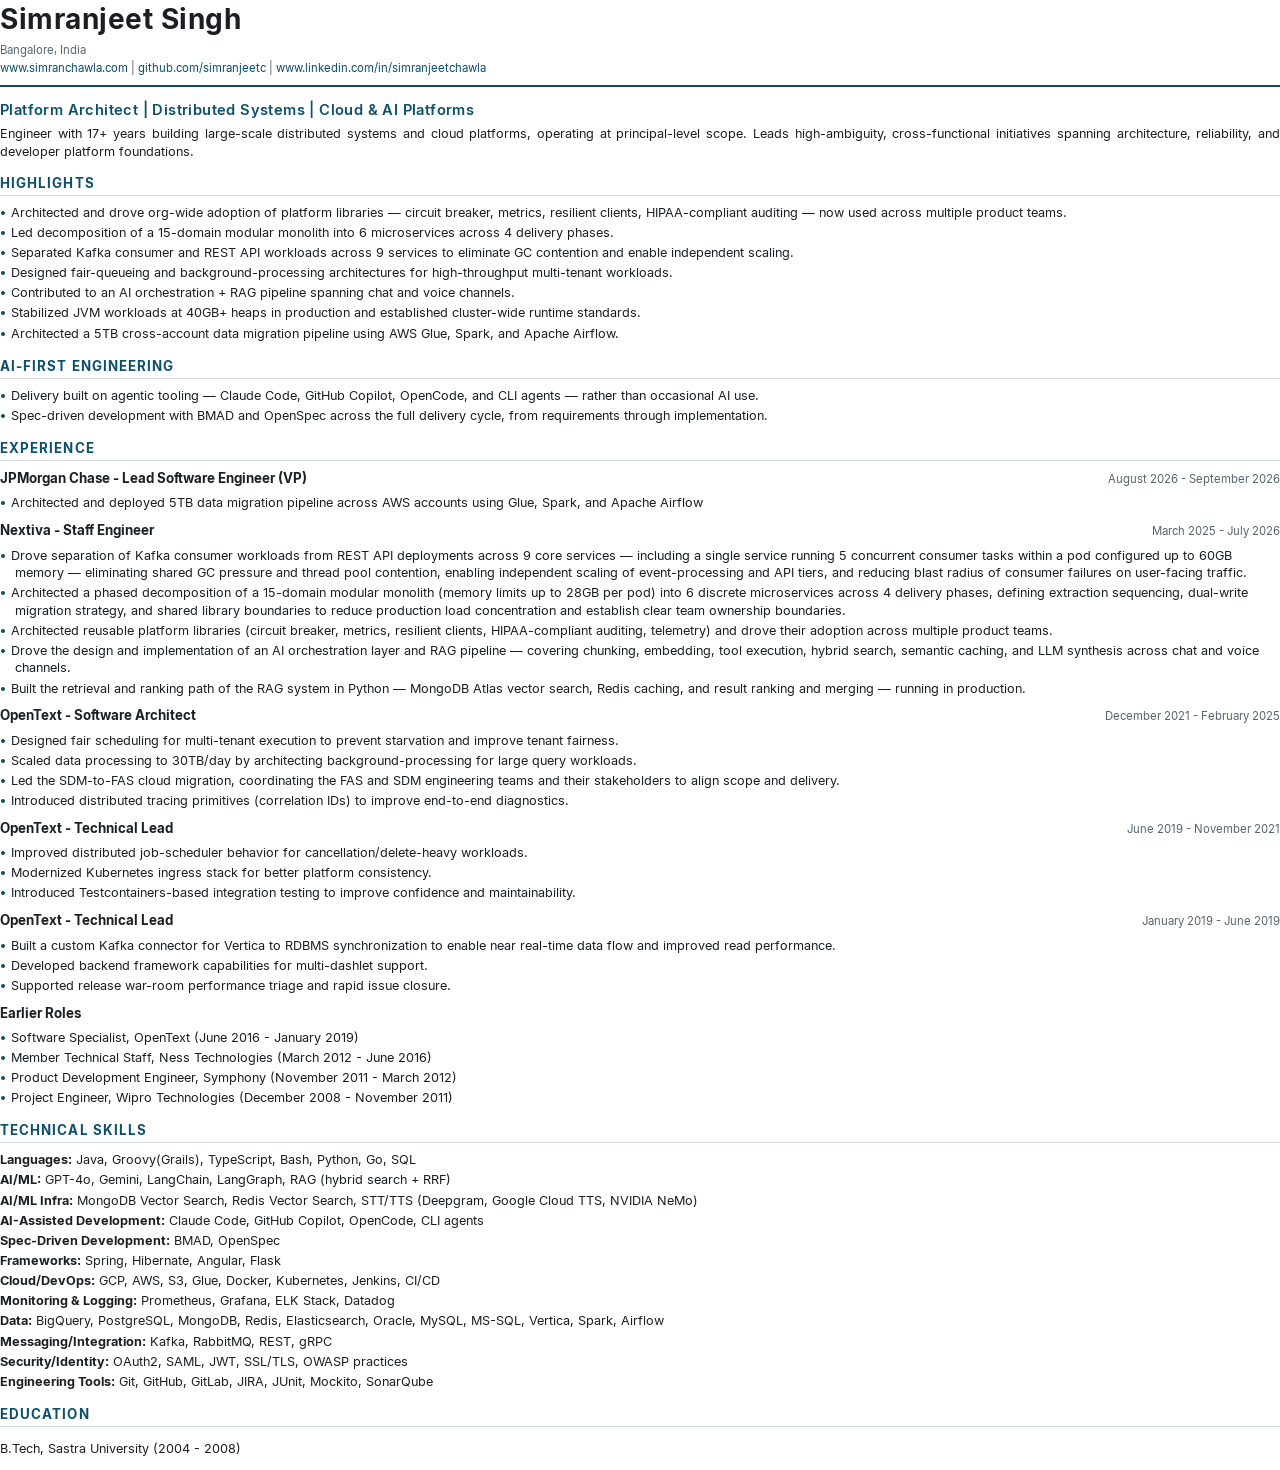
==== resume.html @ b1aa1a04 "site: public resume (phone/email stripped) + build script and PII guard" ====
<!doctype html>
<html lang="en">
<head>
<meta charset="utf-8">
<title>Simranjeet Singh — Resume</title>
<link rel="stylesheet" href="styles/resume.css">
</head>
<body>
<header class="resume-header">
  <p class="name">Simranjeet Singh</p>
  <p class="contact">Bangalore, India</p>
  <p class="links"><a href="https://www.simranchawla.com">www.simranchawla.com</a> | <a href="https://github.com/simranjeetc">github.com/simranjeetc</a> | <a href="https://www.linkedin.com/in/simranjeetchawla">www.linkedin.com/in/simranjeetchawla</a></p>
</header>
<p class="tagline">Platform Architect | Distributed Systems | Cloud &amp; AI Platforms</p>
<p class="summary">Engineer with 17+ years building large-scale distributed systems and cloud platforms, operating at principal-level scope. Leads high-ambiguity, cross-functional initiatives spanning architecture, reliability, and developer platform foundations.</p>
<h2>Highlights</h2><ul>  <li>Architected and drove org-wide adoption of platform libraries — circuit breaker, metrics, resilient clients, HIPAA-compliant auditing — now used across multiple product teams.</li>  <li>Led decomposition of a 15-domain modular monolith into 6 microservices across 4 delivery phases.</li>  <li>Separated Kafka consumer and REST API workloads across 9 services to eliminate GC contention and enable independent scaling.</li>  <li>Designed fair-queueing and background-processing architectures for high-throughput multi-tenant workloads.</li>  <li>Contributed to an AI orchestration + RAG pipeline spanning chat and voice channels.</li>  <li>Stabilized JVM workloads at 40GB+ heaps in production and established cluster-wide runtime standards.</li>  <li>Architected a 5TB cross-account data migration pipeline using AWS Glue, Spark, and Apache Airflow.</li></ul><h2>AI-First Engineering</h2><ul>  <li>Delivery built on agentic tooling — Claude Code, GitHub Copilot, OpenCode, and CLI agents — rather than occasional AI use.</li>  <li>Spec-driven development with BMAD and OpenSpec across the full delivery cycle, from requirements through implementation.</li></ul><h2>Experience</h2><div class="entry"><div class="entry-head"><p class="entry-title">JPMorgan Chase - Lead Software Engineer (VP)</p><p class="entry-meta">August 2026 - September 2026</p></div><ul>  <li>Architected and deployed 5TB data migration pipeline across AWS accounts using Glue, Spark, and Apache Airflow</li></ul></div><div class="entry"><div class="entry-head"><p class="entry-title">Nextiva - Staff Engineer</p><p class="entry-meta">March 2025 - July 2026</p></div><ul>  <li>Drove separation of Kafka consumer workloads from REST API deployments across 9 core services — including a single service running 5 concurrent consumer tasks within a pod configured up to 60GB memory — eliminating shared GC pressure and thread pool contention, enabling independent scaling of event-processing and API tiers, and reducing blast radius of consumer failures on user-facing traffic.</li>  <li>Architected a phased decomposition of a 15-domain modular monolith (memory limits up to 28GB per pod) into 6 discrete microservices across 4 delivery phases, defining extraction sequencing, dual-write migration strategy, and shared library boundaries to reduce production load concentration and establish clear team ownership boundaries.</li>  <li>Architected reusable platform libraries (circuit breaker, metrics, resilient clients, HIPAA-compliant auditing, telemetry) and drove their adoption across multiple product teams.</li>  <li>Drove the design and implementation of an AI orchestration layer and RAG pipeline — covering chunking, embedding, tool execution, hybrid search, semantic caching, and LLM synthesis across chat and voice channels.</li>  <li>Built the retrieval and ranking path of the RAG system in Python — MongoDB Atlas vector search, Redis caching, and result ranking and merging — running in production.</li></ul></div><div class="entry"><div class="entry-head"><p class="entry-title">OpenText - Software Architect</p><p class="entry-meta">December 2021 - February 2025</p></div><ul>  <li>Designed fair scheduling for multi-tenant execution to prevent starvation and improve tenant fairness.</li>  <li>Scaled data processing to 30TB/day by architecting background-processing for large query workloads.</li>  <li>Led the SDM-to-FAS cloud migration, coordinating the FAS and SDM engineering teams and their stakeholders to align scope and delivery.</li>  <li>Introduced distributed tracing primitives (correlation IDs) to improve end-to-end diagnostics.</li></ul></div><div class="entry"><div class="entry-head"><p class="entry-title">OpenText - Technical Lead</p><p class="entry-meta">June 2019 - November 2021</p></div><ul>  <li>Improved distributed job-scheduler behavior for cancellation/delete-heavy workloads.</li>  <li>Modernized Kubernetes ingress stack for better platform consistency.</li>  <li>Introduced Testcontainers-based integration testing to improve confidence and maintainability.</li></ul></div><div class="entry"><div class="entry-head"><p class="entry-title">OpenText - Technical Lead</p><p class="entry-meta">January 2019 - June 2019</p></div><ul>  <li>Built a custom Kafka connector for Vertica to RDBMS synchronization to enable near real-time data flow and improved read performance.</li>  <li>Developed backend framework capabilities for multi-dashlet support.</li>  <li>Supported release war-room performance triage and rapid issue closure.</li></ul></div><div class="entry"><div class="entry-head"><p class="entry-title">Earlier Roles</p></div><ul>  <li>Software Specialist, OpenText (June 2016 - January 2019)</li>  <li>Member Technical Staff, Ness Technologies (March 2012 - June 2016)</li>  <li>Product Development Engineer, Symphony (November 2011 - March 2012)</li>  <li>Project Engineer, Wipro Technologies (December 2008 - November 2011)</li></ul></div><h2>Technical Skills</h2><p class="skill"><strong>Languages:</strong> Java, Groovy(Grails), TypeScript, Bash, Python, Go, SQL</p><p class="skill"><strong>AI/ML:</strong> GPT-4o, Gemini, LangChain, LangGraph, RAG (hybrid search + RRF)</p><p class="skill"><strong>AI/ML Infra:</strong> MongoDB Vector Search, Redis Vector Search, STT/TTS (Deepgram, Google Cloud TTS, NVIDIA NeMo)</p><p class="skill"><strong>AI-Assisted Development:</strong> Claude Code, GitHub Copilot, OpenCode, CLI agents</p><p class="skill"><strong>Spec-Driven Development:</strong> BMAD, OpenSpec</p><p class="skill"><strong>Frameworks:</strong> Spring, Hibernate, Angular, Flask</p><p class="skill"><strong>Cloud/DevOps:</strong> GCP, AWS, S3, Glue, Docker, Kubernetes, Jenkins, CI/CD</p><p class="skill"><strong>Monitoring &amp; Logging:</strong> Prometheus, Grafana, ELK Stack, Datadog</p><p class="skill"><strong>Data:</strong> BigQuery, PostgreSQL, MongoDB, Redis, Elasticsearch, Oracle, MySQL, MS-SQL, Vertica, Spark, Airflow</p><p class="skill"><strong>Messaging/Integration:</strong> Kafka, RabbitMQ, REST, gRPC</p><p class="skill"><strong>Security/Identity:</strong> OAuth2, SAML, JWT, SSL/TLS, OWASP practices</p><p class="skill"><strong>Engineering Tools:</strong> Git, GitHub, GitLab, JIRA, JUnit, Mockito, SonarQube</p><h2>Education</h2><p>B.Tech, Sastra University (2004 - 2008)</p>
</body>
</html>
---- styles/resume.css ----
/* Resume stylesheet — HTML -> PDF via WeasyPrint.
 *
 * Content lives in src/master.md + src/variants/<slug>.md. Edit layout here only.
 *
 * ATS rules are load-bearing — do not break them:
 *   - single column, no CSS columns
 *   - no tables, no background images, no icon fonts
 *   - all text is real text (never rasterised)
 *   - bullets use U+2022, which every parser understands
 *   - section order and headings come from the markdown, not from CSS
 */

/* ---------- bundled font (Inter, OFL — see fonts/LICENSE-Inter.txt) --------
 * Must be .ttf/.otf: WeasyPrint renders through fontconfig, which does not
 * load .woff2 and would fall back silently. */

@font-face {
  font-family: "Inter";
  font-style: normal;
  font-weight: 400;
  src: url("fonts/Inter-Regular.ttf") format("truetype");
}
@font-face {
  font-family: "Inter";
  font-style: italic;
  font-weight: 400;
  src: url("fonts/Inter-Italic.ttf") format("truetype");
}
@font-face {
  font-family: "Inter";
  font-style: normal;
  font-weight: 600;
  src: url("fonts/Inter-SemiBold.ttf") format("truetype");
}
@font-face {
  font-family: "Inter";
  font-style: normal;
  font-weight: 700;
  src: url("fonts/Inter-Bold.ttf") format("truetype");
}

:root {
  --accent: #0b4f6c;
  --ink: #1b1f23;
  --muted: #5b6570;
  --rule: #d7dde3;
}

@page {
  size: A4;
  margin: 13mm 15mm 14mm 15mm;

  /* WeasyPrint-only running footer. Variants set `footer: false` to drop it
     (the text lands mid-stream in extracted text on multi-page resumes). */
  @bottom-center {
    content: "Page " counter(page) " of " counter(pages);
    font-size: 7pt;
    color: #9aa0a6;
  }
}

* { box-sizing: border-box; }

html {
  font-family: "Inter", "Helvetica Neue", Helvetica, Arial, sans-serif;
}

body {
  margin: 0;
  color: var(--ink);
  font-size: 9.5pt;
  line-height: 1.38;
}

/* ---------- header ---------- */

.resume-header {
  border-bottom: 2pt solid var(--accent);
  padding-bottom: 6pt;
  margin-bottom: 10pt;
}

.name {
  margin: 0 0 3pt;
  font-size: 21pt;
  font-weight: 700;
  letter-spacing: 0.4pt;
}

.contact,
.links {
  margin: 0;
  font-size: 8.5pt;
  color: var(--muted);
}

.links { margin-top: 2pt; }
.contact a { color: var(--muted); text-decoration: none; }
.links a { color: var(--accent); text-decoration: none; }

/* ---------- tagline + summary ---------- */

.tagline {
  margin: 0 0 4pt;
  font-size: 11pt;
  font-weight: 600;
  color: var(--accent);
  letter-spacing: 0.3pt;
}

.summary {
  margin: 0 0 10pt;
  text-align: justify;
}

/* ---------- sections ---------- */

h2 {
  margin: 11pt 0 6pt;
  padding-bottom: 2pt;
  font-size: 10pt;
  font-weight: 700;
  text-transform: uppercase;
  letter-spacing: 0.8pt;
  color: var(--accent);
  border-bottom: 0.6pt solid var(--rule);
  break-after: avoid;
}

.summary + h2 { margin-top: 2pt; }

/* ---------- entries ---------- */

.entry {
  margin: 0 0 7pt;
}

/* No floats: floated boxes are painted before in-flow content in the PDF text
   stream, which reorders what an ATS extracts. `display: table` keeps the
   title/date on one line while preserving title-then-date reading order. */
.entry-head {
  display: table;
  width: 100%;
  break-after: avoid;
}

.entry-title {
  display: table-cell;
  margin: 0;
  font-size: 10pt;
  font-weight: 700;
}

.entry-meta {
  display: table-cell;
  margin: 0;
  padding-left: 8pt;
  text-align: right;
  font-size: 8.5pt;
  color: var(--muted);
  white-space: nowrap;
}

/* ---------- bullets ---------- */

ul {
  margin: 5pt 0 0;
  padding: 0;
  list-style: none;
}

h2 + ul { margin-top: 3pt; }

li {
  padding-left: 11pt;
  text-indent: -11pt;
  margin: 0 0 2pt;
  orphans: 2;
  widows: 2;
}

li::before {
  content: "\2022"; /* U+2022 BULLET — ATS-safe */
  margin-right: 4pt;
  color: var(--accent);
  font-weight: 700;
}

/* ---------- skill lines ---------- */

.skill {
  margin: 0 0 2pt;
  padding-left: 11pt;
  text-indent: -11pt;
}

.skill strong { font-weight: 700; }
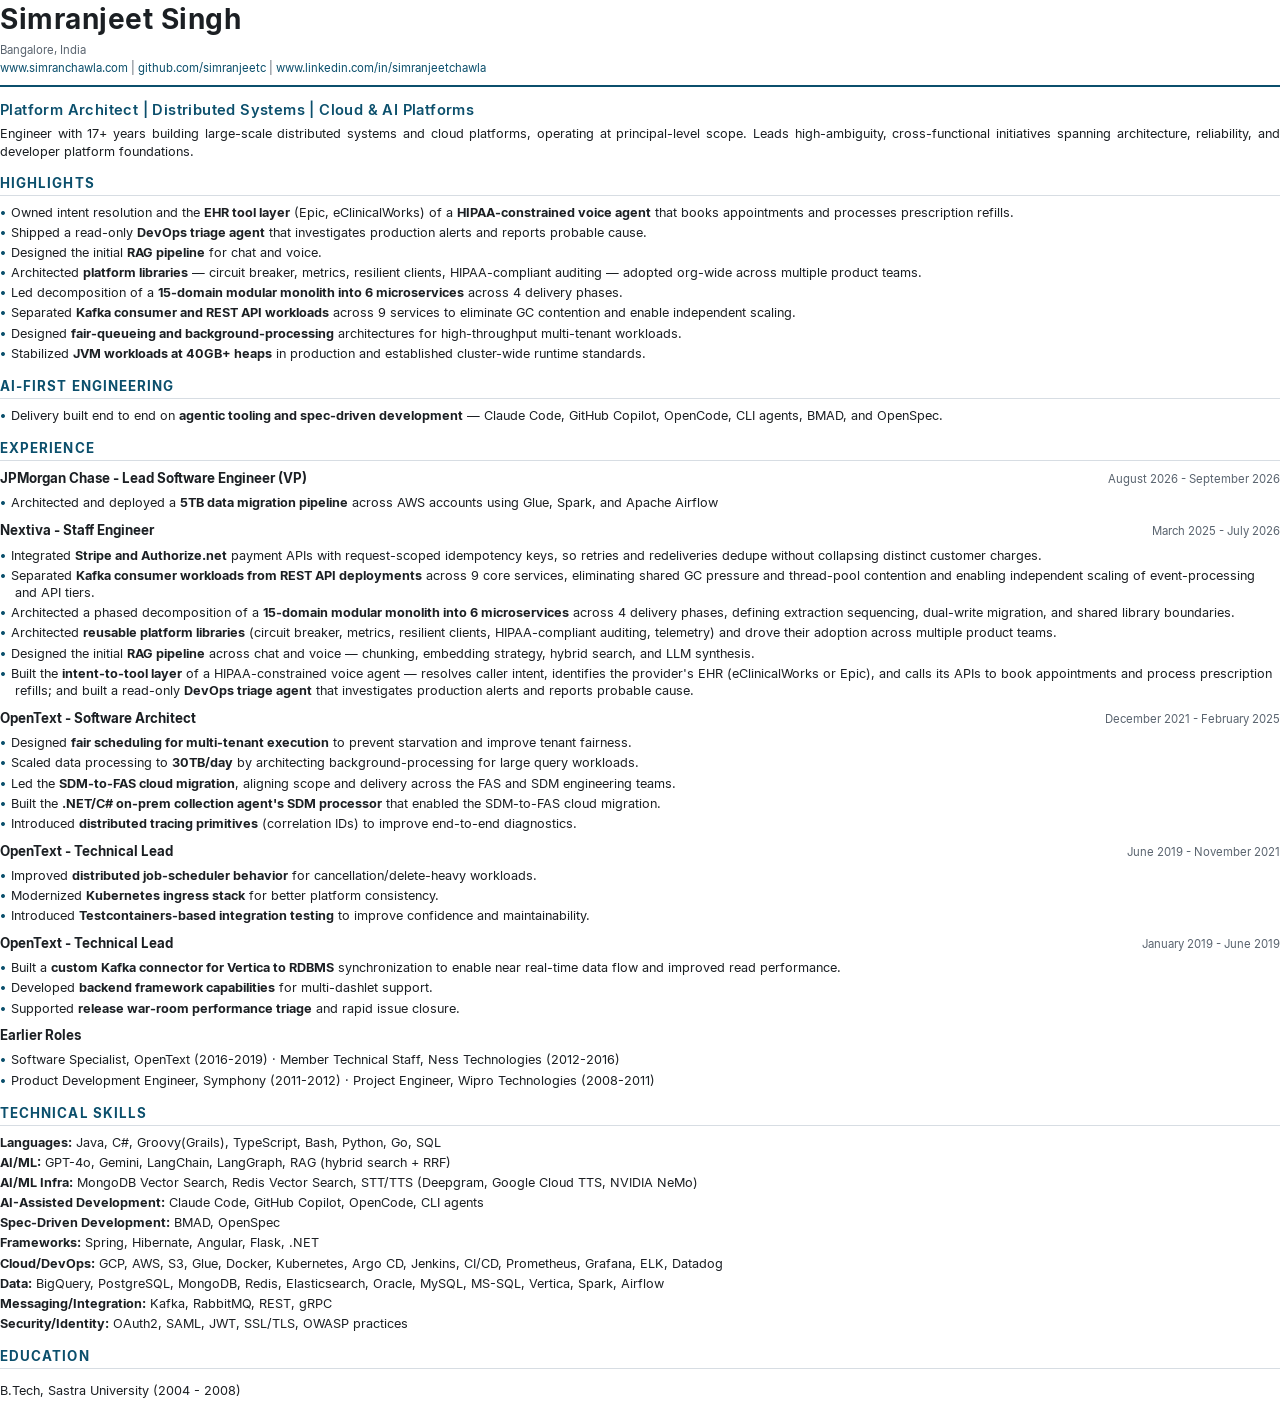
==== commit 2c1f72a0: "site: update public resume to the 2026-10-24 build Source HTML moved to resumes/platform-architect/," ====
--- a/resume.html
+++ b/resume.html
@@ -13,6 +13,6 @@
 </header>
 <p class="tagline">Platform Architect | Distributed Systems | Cloud &amp; AI Platforms</p>
 <p class="summary">Engineer with 17+ years building large-scale distributed systems and cloud platforms, operating at principal-level scope. Leads high-ambiguity, cross-functional initiatives spanning architecture, reliability, and developer platform foundations.</p>
-<h2>Highlights</h2><ul>  <li>Architected and drove org-wide adoption of platform libraries — circuit breaker, metrics, resilient clients, HIPAA-compliant auditing — now used across multiple product teams.</li>  <li>Led decomposition of a 15-domain modular monolith into 6 microservices across 4 delivery phases.</li>  <li>Separated Kafka consumer and REST API workloads across 9 services to eliminate GC contention and enable independent scaling.</li>  <li>Designed fair-queueing and background-processing architectures for high-throughput multi-tenant workloads.</li>  <li>Contributed to an AI orchestration + RAG pipeline spanning chat and voice channels.</li>  <li>Stabilized JVM workloads at 40GB+ heaps in production and established cluster-wide runtime standards.</li>  <li>Architected a 5TB cross-account data migration pipeline using AWS Glue, Spark, and Apache Airflow.</li></ul><h2>AI-First Engineering</h2><ul>  <li>Delivery built on agentic tooling — Claude Code, GitHub Copilot, OpenCode, and CLI agents — rather than occasional AI use.</li>  <li>Spec-driven development with BMAD and OpenSpec across the full delivery cycle, from requirements through implementation.</li></ul><h2>Experience</h2><div class="entry"><div class="entry-head"><p class="entry-title">JPMorgan Chase - Lead Software Engineer (VP)</p><p class="entry-meta">August 2026 - September 2026</p></div><ul>  <li>Architected and deployed 5TB data migration pipeline across AWS accounts using Glue, Spark, and Apache Airflow</li></ul></div><div class="entry"><div class="entry-head"><p class="entry-title">Nextiva - Staff Engineer</p><p class="entry-meta">March 2025 - July 2026</p></div><ul>  <li>Drove separation of Kafka consumer workloads from REST API deployments across 9 core services — including a single service running 5 concurrent consumer tasks within a pod configured up to 60GB memory — eliminating shared GC pressure and thread pool contention, enabling independent scaling of event-processing and API tiers, and reducing blast radius of consumer failures on user-facing traffic.</li>  <li>Architected a phased decomposition of a 15-domain modular monolith (memory limits up to 28GB per pod) into 6 discrete microservices across 4 delivery phases, defining extraction sequencing, dual-write migration strategy, and shared library boundaries to reduce production load concentration and establish clear team ownership boundaries.</li>  <li>Architected reusable platform libraries (circuit breaker, metrics, resilient clients, HIPAA-compliant auditing, telemetry) and drove their adoption across multiple product teams.</li>  <li>Drove the design and implementation of an AI orchestration layer and RAG pipeline — covering chunking, embedding, tool execution, hybrid search, semantic caching, and LLM synthesis across chat and voice channels.</li>  <li>Built the retrieval and ranking path of the RAG system in Python — MongoDB Atlas vector search, Redis caching, and result ranking and merging — running in production.</li></ul></div><div class="entry"><div class="entry-head"><p class="entry-title">OpenText - Software Architect</p><p class="entry-meta">December 2021 - February 2025</p></div><ul>  <li>Designed fair scheduling for multi-tenant execution to prevent starvation and improve tenant fairness.</li>  <li>Scaled data processing to 30TB/day by architecting background-processing for large query workloads.</li>  <li>Led the SDM-to-FAS cloud migration, coordinating the FAS and SDM engineering teams and their stakeholders to align scope and delivery.</li>  <li>Introduced distributed tracing primitives (correlation IDs) to improve end-to-end diagnostics.</li></ul></div><div class="entry"><div class="entry-head"><p class="entry-title">OpenText - Technical Lead</p><p class="entry-meta">June 2019 - November 2021</p></div><ul>  <li>Improved distributed job-scheduler behavior for cancellation/delete-heavy workloads.</li>  <li>Modernized Kubernetes ingress stack for better platform consistency.</li>  <li>Introduced Testcontainers-based integration testing to improve confidence and maintainability.</li></ul></div><div class="entry"><div class="entry-head"><p class="entry-title">OpenText - Technical Lead</p><p class="entry-meta">January 2019 - June 2019</p></div><ul>  <li>Built a custom Kafka connector for Vertica to RDBMS synchronization to enable near real-time data flow and improved read performance.</li>  <li>Developed backend framework capabilities for multi-dashlet support.</li>  <li>Supported release war-room performance triage and rapid issue closure.</li></ul></div><div class="entry"><div class="entry-head"><p class="entry-title">Earlier Roles</p></div><ul>  <li>Software Specialist, OpenText (June 2016 - January 2019)</li>  <li>Member Technical Staff, Ness Technologies (March 2012 - June 2016)</li>  <li>Product Development Engineer, Symphony (November 2011 - March 2012)</li>  <li>Project Engineer, Wipro Technologies (December 2008 - November 2011)</li></ul></div><h2>Technical Skills</h2><p class="skill"><strong>Languages:</strong> Java, Groovy(Grails), TypeScript, Bash, Python, Go, SQL</p><p class="skill"><strong>AI/ML:</strong> GPT-4o, Gemini, LangChain, LangGraph, RAG (hybrid search + RRF)</p><p class="skill"><strong>AI/ML Infra:</strong> MongoDB Vector Search, Redis Vector Search, STT/TTS (Deepgram, Google Cloud TTS, NVIDIA NeMo)</p><p class="skill"><strong>AI-Assisted Development:</strong> Claude Code, GitHub Copilot, OpenCode, CLI agents</p><p class="skill"><strong>Spec-Driven Development:</strong> BMAD, OpenSpec</p><p class="skill"><strong>Frameworks:</strong> Spring, Hibernate, Angular, Flask</p><p class="skill"><strong>Cloud/DevOps:</strong> GCP, AWS, S3, Glue, Docker, Kubernetes, Jenkins, CI/CD</p><p class="skill"><strong>Monitoring &amp; Logging:</strong> Prometheus, Grafana, ELK Stack, Datadog</p><p class="skill"><strong>Data:</strong> BigQuery, PostgreSQL, MongoDB, Redis, Elasticsearch, Oracle, MySQL, MS-SQL, Vertica, Spark, Airflow</p><p class="skill"><strong>Messaging/Integration:</strong> Kafka, RabbitMQ, REST, gRPC</p><p class="skill"><strong>Security/Identity:</strong> OAuth2, SAML, JWT, SSL/TLS, OWASP practices</p><p class="skill"><strong>Engineering Tools:</strong> Git, GitHub, GitLab, JIRA, JUnit, Mockito, SonarQube</p><h2>Education</h2><p>B.Tech, Sastra University (2004 - 2008)</p>
+<h2>Highlights</h2><ul>  <li>Owned intent resolution and the <strong>EHR tool layer</strong> (Epic, eClinicalWorks) of a <strong>HIPAA-constrained voice agent</strong> that books appointments and processes prescription refills.</li>  <li>Shipped a read-only <strong>DevOps triage agent</strong> that investigates production alerts and reports probable cause.</li>  <li>Designed the initial <strong>RAG pipeline</strong> for chat and voice.</li>  <li>Architected <strong>platform libraries</strong> — circuit breaker, metrics, resilient clients, HIPAA-compliant auditing — adopted org-wide across multiple product teams.</li>  <li>Led decomposition of a <strong>15-domain modular monolith into 6 microservices</strong> across 4 delivery phases.</li>  <li>Separated <strong>Kafka consumer and REST API workloads</strong> across 9 services to eliminate GC contention and enable independent scaling.</li>  <li>Designed <strong>fair-queueing and background-processing</strong> architectures for high-throughput multi-tenant workloads.</li>  <li>Stabilized <strong>JVM workloads at 40GB+ heaps</strong> in production and established cluster-wide runtime standards.</li></ul><h2>AI-First Engineering</h2><ul>  <li>Delivery built end to end on <strong>agentic tooling and spec-driven development</strong> — Claude Code, GitHub Copilot, OpenCode, CLI agents, BMAD, and OpenSpec.</li></ul><h2>Experience</h2><div class="entry"><div class="entry-head"><p class="entry-title">JPMorgan Chase - Lead Software Engineer (VP)</p><p class="entry-meta">August 2026 - September 2026</p></div><ul>  <li>Architected and deployed a <strong>5TB data migration pipeline</strong> across AWS accounts using Glue, Spark, and Apache Airflow</li></ul></div><div class="entry"><div class="entry-head"><p class="entry-title">Nextiva - Staff Engineer</p><p class="entry-meta">March 2025 - July 2026</p></div><ul>  <li>Integrated <strong>Stripe and Authorize.net</strong> payment APIs with request-scoped idempotency keys, so retries and redeliveries dedupe without collapsing distinct customer charges.</li>  <li>Separated <strong>Kafka consumer workloads from REST API deployments</strong> across 9 core services, eliminating shared GC pressure and thread-pool contention and enabling independent scaling of event-processing and API tiers.</li>  <li>Architected a phased decomposition of a <strong>15-domain modular monolith into 6 microservices</strong> across 4 delivery phases, defining extraction sequencing, dual-write migration, and shared library boundaries.</li>  <li>Architected <strong>reusable platform libraries</strong> (circuit breaker, metrics, resilient clients, HIPAA-compliant auditing, telemetry) and drove their adoption across multiple product teams.</li>  <li>Designed the initial <strong>RAG pipeline</strong> across chat and voice — chunking, embedding strategy, hybrid search, and LLM synthesis.</li>  <li>Built the <strong>intent-to-tool layer</strong> of a HIPAA-constrained voice agent — resolves caller intent, identifies the provider's EHR (eClinicalWorks or Epic), and calls its APIs to book appointments and process prescription refills; and built a read-only <strong>DevOps triage agent</strong> that investigates production alerts and reports probable cause.</li></ul></div><div class="entry"><div class="entry-head"><p class="entry-title">OpenText - Software Architect</p><p class="entry-meta">December 2021 - February 2025</p></div><ul>  <li>Designed <strong>fair scheduling for multi-tenant execution</strong> to prevent starvation and improve tenant fairness.</li>  <li>Scaled data processing to <strong>30TB/day</strong> by architecting background-processing for large query workloads.</li>  <li>Led the <strong>SDM-to-FAS cloud migration</strong>, aligning scope and delivery across the FAS and SDM engineering teams.</li>  <li>Built the <strong>.NET/C# on-prem collection agent's SDM processor</strong> that enabled the SDM-to-FAS cloud migration.</li>  <li>Introduced <strong>distributed tracing primitives</strong> (correlation IDs) to improve end-to-end diagnostics.</li></ul></div><div class="entry"><div class="entry-head"><p class="entry-title">OpenText - Technical Lead</p><p class="entry-meta">June 2019 - November 2021</p></div><ul>  <li>Improved <strong>distributed job-scheduler behavior</strong> for cancellation/delete-heavy workloads.</li>  <li>Modernized <strong>Kubernetes ingress stack</strong> for better platform consistency.</li>  <li>Introduced <strong>Testcontainers-based integration testing</strong> to improve confidence and maintainability.</li></ul></div><div class="entry"><div class="entry-head"><p class="entry-title">OpenText - Technical Lead</p><p class="entry-meta">January 2019 - June 2019</p></div><ul>  <li>Built a <strong>custom Kafka connector for Vertica to RDBMS</strong> synchronization to enable near real-time data flow and improved read performance.</li>  <li>Developed <strong>backend framework capabilities</strong> for multi-dashlet support.</li>  <li>Supported <strong>release war-room performance triage</strong> and rapid issue closure.</li></ul></div><div class="entry"><div class="entry-head"><p class="entry-title">Earlier Roles</p></div><ul>  <li>Software Specialist, OpenText (2016-2019) · Member Technical Staff, Ness Technologies (2012-2016)</li>  <li>Product Development Engineer, Symphony (2011-2012) · Project Engineer, Wipro Technologies (2008-2011)</li></ul></div><h2>Technical Skills</h2><p class="skill"><strong>Languages:</strong> Java, C#, Groovy(Grails), TypeScript, Bash, Python, Go, SQL</p><p class="skill"><strong>AI/ML:</strong> GPT-4o, Gemini, LangChain, LangGraph, RAG (hybrid search + RRF)</p><p class="skill"><strong>AI/ML Infra:</strong> MongoDB Vector Search, Redis Vector Search, STT/TTS (Deepgram, Google Cloud TTS, NVIDIA NeMo)</p><p class="skill"><strong>AI-Assisted Development:</strong> Claude Code, GitHub Copilot, OpenCode, CLI agents</p><p class="skill"><strong>Spec-Driven Development:</strong> BMAD, OpenSpec</p><p class="skill"><strong>Frameworks:</strong> Spring, Hibernate, Angular, Flask, .NET</p><p class="skill"><strong>Cloud/DevOps:</strong> GCP, AWS, S3, Glue, Docker, Kubernetes, Argo CD, Jenkins, CI/CD, Prometheus, Grafana, ELK, Datadog</p><p class="skill"><strong>Data:</strong> BigQuery, PostgreSQL, MongoDB, Redis, Elasticsearch, Oracle, MySQL, MS-SQL, Vertica, Spark, Airflow</p><p class="skill"><strong>Messaging/Integration:</strong> Kafka, RabbitMQ, REST, gRPC</p><p class="skill"><strong>Security/Identity:</strong> OAuth2, SAML, JWT, SSL/TLS, OWASP practices</p><h2>Education</h2><p>B.Tech, Sastra University (2004 - 2008)</p>
 </body>
 </html>
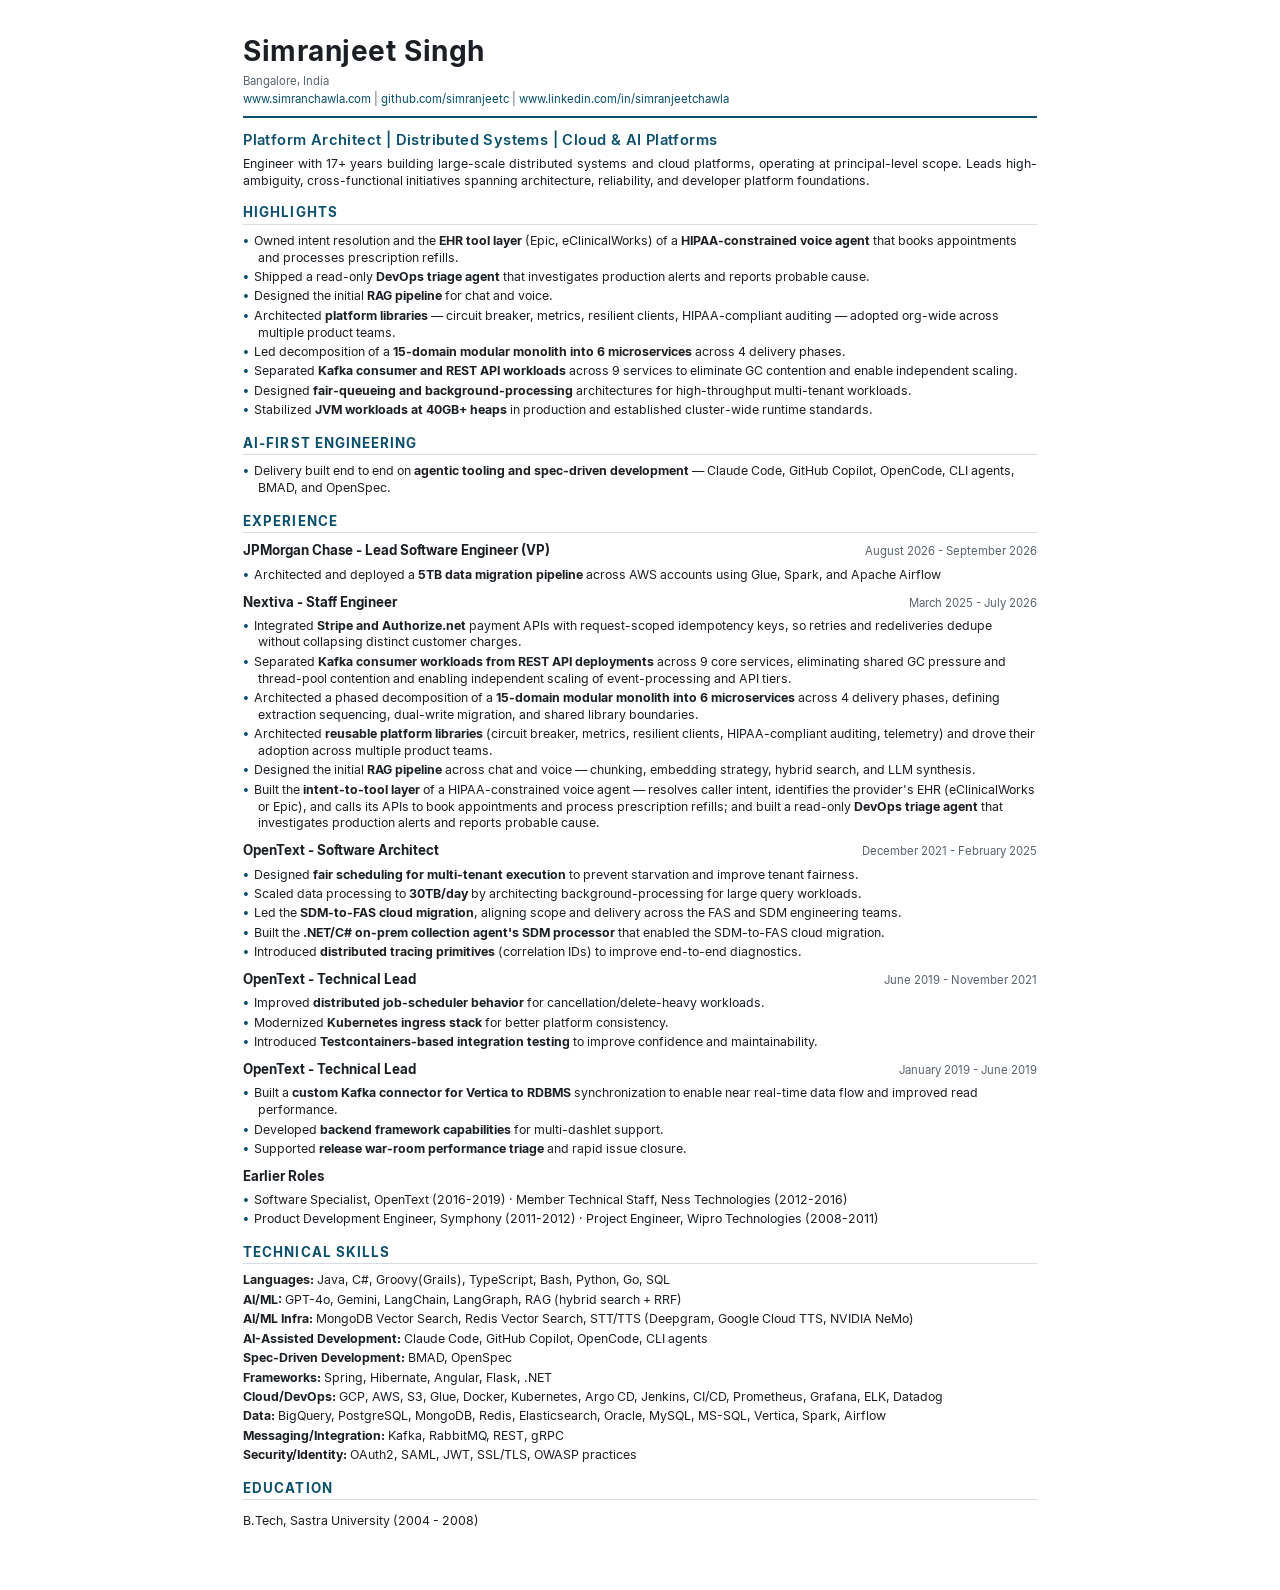
==== commit fcd2a435: "site: add space around the resume on the web and in the PDF The web page ran to the browser edge. Ad" ====
--- a/resume.html
+++ b/resume.html
@@ -4,6 +4,15 @@
 <meta charset="utf-8">
 <title>Simranjeet Singh — Resume</title>
 <link rel="stylesheet" href="styles/resume.css">
+<style>
+  @page { margin: 20mm 22mm 18mm 22mm; }
+  body { font-size: 9.25pt; line-height: 1.36; }
+  @media screen {
+    :root { --gutter: max(24px, calc((100vw - 210mm) / 2)); }
+    body { padding: 32px var(--gutter) 48px; overflow-x: clip; }
+    .site-bar { margin: -32px calc(-1 * var(--gutter)) 28px; }
+  }
+</style>
 </head>
 <body>
 <header class="resume-header">
